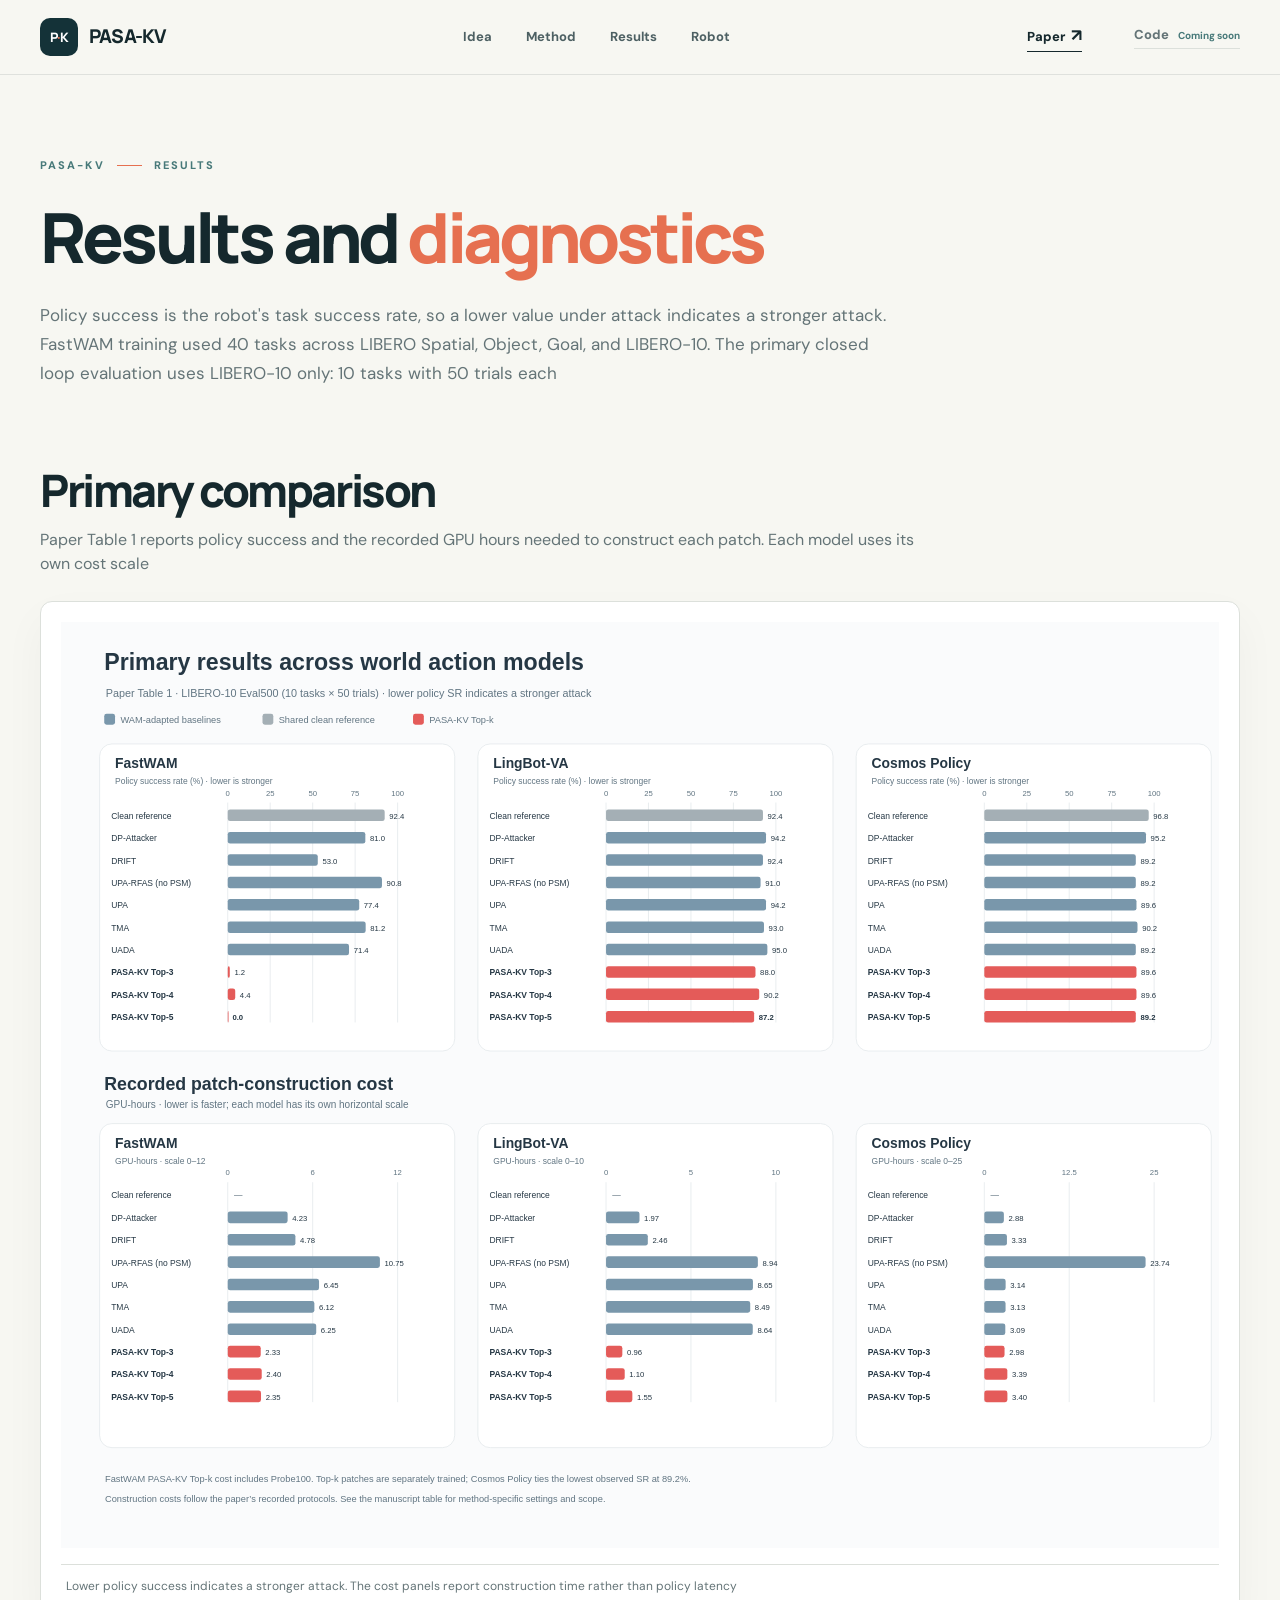
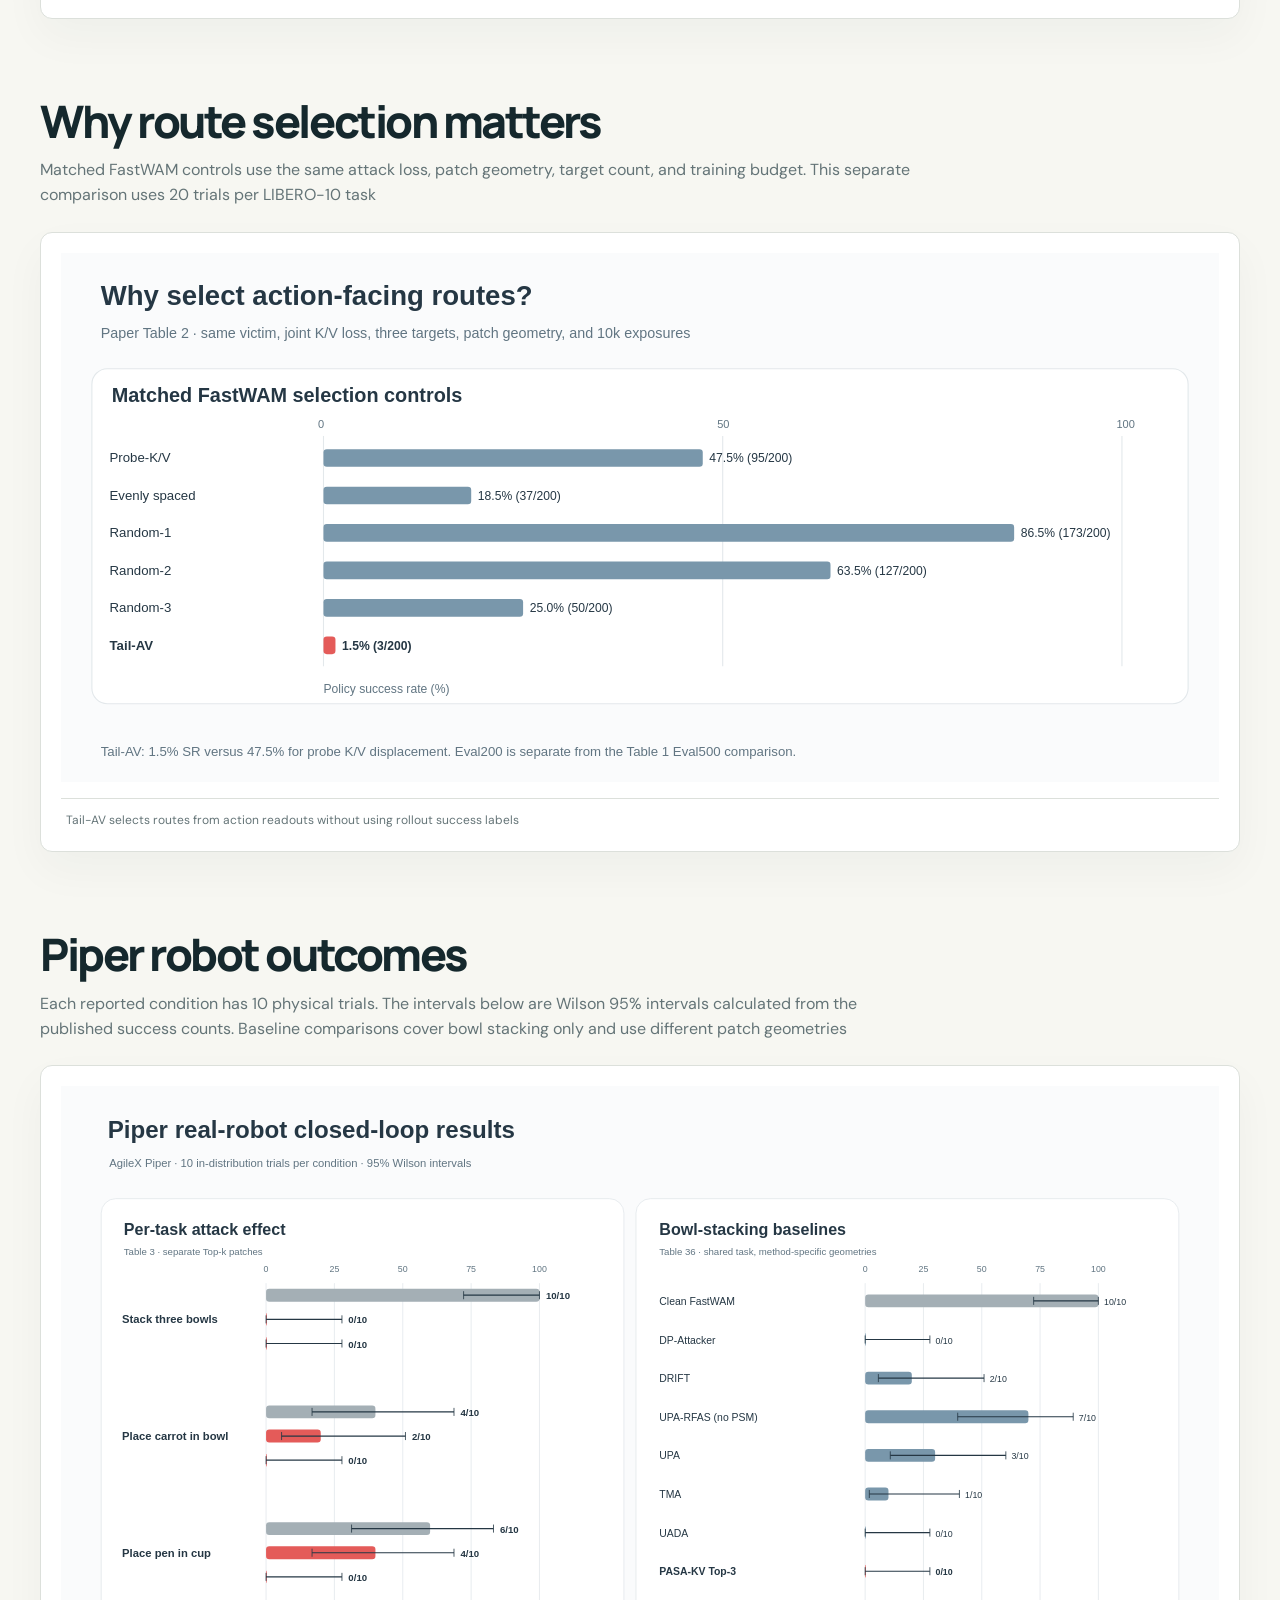
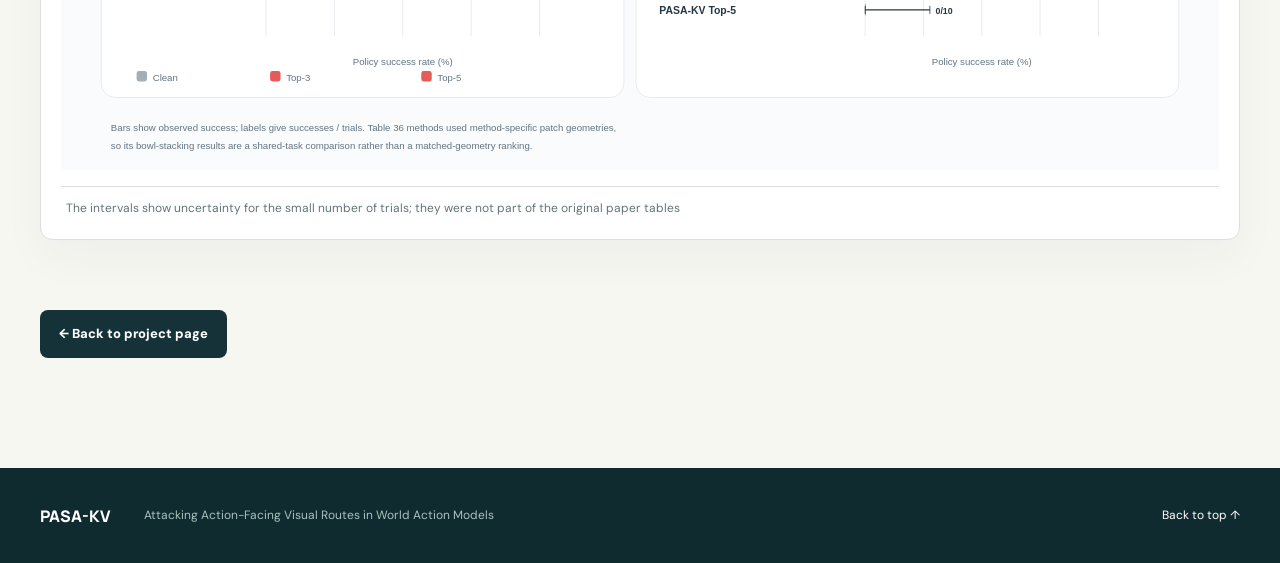
==== results.html @ 02bbcaba "Create standalone PASA-KV project page" ====
<!doctype html>
<html lang="en">
<head>
  <meta charset="utf-8">
  <meta name="viewport" content="width=device-width, initial-scale=1">
  <meta name="theme-color" content="#f7f7f2">
  <meta name="description" content="Detailed PASA-KV results across world action models and Piper robot tasks">
  <title>PASA-KV | Detailed results</title>
  <link rel="stylesheet" href="assets/site/site.css?v=20261014-6">
  <script defer src="assets/site/site.js"></script>
</head>
<body>
  <a class="skip-link" href="#main">Skip to content</a>
  <header class="site-header"><div class="container header-inner">
    <a class="wordmark" href="index.html#top" aria-label="PASA-KV home"><span class="wordmark-mark">P<span>·</span>K</span> PASA-KV</a>
    <nav class="nav" aria-label="Main navigation"><a href="index.html#idea">Idea</a><a href="index.html#method">Method</a><a href="index.html#results">Results</a><a href="index.html#robot">Robot</a></nav>
    <div class="header-links"><a class="header-code" href="index.html#top">Paper <span aria-hidden="true">↗</span></a><span class="header-code header-code-disabled" aria-label="Code coming soon">Code <small>Coming soon</small></span></div>
  </div></header>
  <main id="main" class="results-detail"><div class="container">
    <div class="section-kicker">PASA-KV <span></span> RESULTS</div>
    <h1>Results and <em>diagnostics</em></h1>
    <p class="results-intro">Policy success is the robot's task success rate, so a lower value under attack indicates a stronger attack. FastWAM training used 40 tasks across LIBERO Spatial, Object, Goal, and LIBERO-10. The primary closed loop evaluation uses LIBERO-10 only: 10 tasks with 50 trials each</p>
    <section class="results-detail-section" aria-labelledby="primary-title"><h2 id="primary-title">Primary comparison</h2><p>Paper Table 1 reports policy success and the recorded GPU hours needed to construct each patch. Each model uses its own cost scale</p><figure class="figure-panel"><img src="assets/figures/paper-main-results/table1_results.svg" alt="Policy success rates and recorded patch construction cost across FastWAM, LingBot-VA, and Cosmos Policy"><figcaption>Lower policy success indicates a stronger attack. The cost panels report construction time rather than policy latency</figcaption></figure></section>
    <section class="results-detail-section" aria-labelledby="selection-title"><h2 id="selection-title">Why route selection matters</h2><p>Matched FastWAM controls use the same attack loss, patch geometry, target count, and training budget. This separate comparison uses 20 trials per LIBERO-10 task</p><figure class="figure-panel"><img src="assets/figures/readme/selection_controls.svg" alt="Matched FastWAM route selection controls with Tail-AV at 1.5 percent policy success"><figcaption>Tail-AV selects routes from action readouts without using rollout success labels</figcaption></figure></section>
    <section class="results-detail-section" aria-labelledby="robot-title"><h2 id="robot-title">Piper robot outcomes</h2><p>Each reported condition has 10 physical trials. The intervals below are Wilson 95% intervals calculated from the published success counts. Baseline comparisons cover bowl stacking only and use different patch geometries</p><figure class="figure-panel"><img src="assets/figures/piper-real-robot/piper_results.svg" alt="Piper task success counts and Wilson intervals across three tasks and bowl stacking baselines"><figcaption>The intervals show uncertainty for the small number of trials; they were not part of the original paper tables</figcaption></figure></section>
    <p class="results-back"><a class="button button-dark" href="index.html#results">← Back to project page</a></p>
  </div></main>
  <footer class="footer"><div class="container footer-inner"><strong>PASA-KV</strong><span>Attacking Action-Facing Visual Routes in World Action Models</span><a href="index.html#top">Back to top ↑</a></div></footer>
</body>
</html>
---- assets/site/site.css ----
@import url('https://fonts.googleapis.com/css2?family=DM+Sans:wght@400;500;600;700&family=Manrope:wght@400;500;600;700;800&display=swap');
:root{--paper:#f7f7f2;--paper-2:#efeee7;--white:#fff;--ink:#15282d;--muted:#647477;--line:#dce0db;--coral:#e67050;--sage:#a7b8a4;--sea:#477979;--dark:#143238;scroll-behavior:smooth}
*{box-sizing:border-box}section[id]{scroll-margin-top:74px}body{margin:0;background:var(--paper);color:var(--ink);font-family:'DM Sans',system-ui,-apple-system,BlinkMacSystemFont,'Segoe UI',sans-serif;line-height:1.55;-webkit-font-smoothing:antialiased}h1,h2,h3,p,figure{margin:0}h1,h2,h3{font-family:Manrope,'DM Sans',sans-serif}h1,h2{letter-spacing:-.055em}h1 em,h2 em{font-style:normal;color:var(--coral)}a{color:inherit;text-decoration:none}a:focus-visible,button:focus-visible,video:focus-visible{outline:3px solid var(--coral);outline-offset:4px}img,video{display:block;max-width:100%}.container{width:min(1280px,calc(100% - 80px));margin-inline:auto}.skip-link{position:absolute;top:-60px;left:16px;z-index:100;background:var(--ink);color:#fff;padding:10px 15px}.skip-link:focus{top:10px}
.site-header{position:sticky;top:0;z-index:50;background:rgba(247,247,242,.94);backdrop-filter:blur(16px);border-bottom:1px solid rgba(21,40,45,.1)}.header-inner{height:74px;display:flex;align-items:center;justify-content:space-between;gap:30px}.wordmark{display:flex;align-items:center;gap:11px;font-family:Manrope,sans-serif;font-weight:800;letter-spacing:-.04em;font-size:19px;white-space:nowrap}.wordmark-mark{display:inline-flex;align-items:center;justify-content:center;background:var(--dark);color:#fff;width:38px;height:38px;border-radius:10px;font-size:13px;letter-spacing:-.08em}.wordmark-mark span{color:var(--coral)}.nav{display:flex;align-items:center;gap:34px;color:#4d6063;font-size:13px;font-weight:700}.nav a,.header-code,.footer a{transition:color .2s}.nav a:hover,.header-code:hover,.footer a:hover{color:var(--coral)}.header-code{font-size:13px;font-weight:800;border-bottom:1px solid var(--ink);padding-bottom:3px;white-space:nowrap}.header-code span{font-size:17px;margin-left:3px}
.header-links{display:flex;align-items:center;gap:52px;white-space:nowrap}
.hero{padding-top:65px}.hero-grid{display:grid;grid-template-columns:.86fr 1.14fr;gap:52px;align-items:center}.hero-copy{padding:30px 0 28px}.eyebrow,.section-kicker,.small-label{font-size:11px;letter-spacing:.19em;font-weight:800}.eyebrow{display:flex;gap:12px;align-items:center;color:var(--sea)}.eyebrow-line{height:1px;width:25px;background:var(--coral)}h1{font-size:clamp(48px,5.4vw,83px);line-height:1.06;font-weight:800;margin:26px 0 28px;max-width:630px}.hero-subtitle{font-size:18px;line-height:1.65;color:#58686c;max-width:560px}.hero-actions{display:flex;gap:12px;flex-wrap:wrap;margin-top:32px}.button{min-height:48px;padding:12px 19px;display:inline-flex;align-items:center;justify-content:space-between;gap:32px;border-radius:8px;font-size:13px;font-weight:800;transition:transform .2s,background .2s}.button:hover{transform:translateY(-3px)}.button-dark{background:var(--dark);color:#fff}.button-dark:hover{background:#24565a}.button-light{border:1px solid #bec8c3;background:#fff}.button-light:hover{background:#f3f6f3}.hero-note{margin-top:26px;color:#899390;font-size:12px}.hero-note span{padding-inline:7px}.hero-visual{height:570px;border-radius:14px;position:relative;overflow:hidden;background:#b8c0b9;isolation:isolate}.hero-visual>img{height:100%;width:100%;object-fit:cover;object-position:center;filter:saturate(.7) contrast(1.05)}.hero-visual:after{content:"";position:absolute;inset:0;background:linear-gradient(180deg,rgba(10,29,32,.27),transparent 35%,transparent 55%,rgba(10,29,32,.66));z-index:0}.hero-visual-top,.hero-visual-bottom{position:absolute;z-index:2;color:#fff}.hero-visual-top{top:25px;left:28px;display:flex;align-items:center;gap:9px;font-size:10px;font-weight:800;letter-spacing:.16em}.live-dot{width:7px;height:7px;background:#e78c70;border-radius:50%;box-shadow:0 0 0 5px rgba(230,112,80,.28)}.hero-visual-bottom{left:30px;right:30px;bottom:29px;display:flex;align-items:end;justify-content:space-between;gap:18px;font-size:15px;font-weight:700;line-height:1.4}.hero-visual-bottom>span:last-child{max-width:235px}.visual-index{font-size:12px;letter-spacing:.13em}.orb{position:absolute;border:1.4px solid rgba(240,245,238,.72);border-radius:50%;z-index:1;pointer-events:none}.orb-one{width:180px;height:180px;top:30%;right:20%;animation:floatA 7s ease-in-out infinite}.orb-two{width:290px;height:290px;top:20%;right:11%;border-color:rgba(230,112,80,.7);animation:floatB 9s ease-in-out infinite}.hero-bottom{display:flex;justify-content:space-between;gap:20px;padding:26px 0 30px;color:#84908e;font-size:12px;border-bottom:1px solid var(--line)}.hero-bottom a{color:var(--ink);font-weight:700}.hero-bottom a span{margin-left:8px}
.section{padding:105px 0}.section-head{max-width:850px;margin-bottom:36px}.section-kicker{color:var(--sea);display:flex;align-items:center;gap:12px;margin-bottom:23px}.section-kicker span{width:25px;height:1px;background:var(--coral)}h2{font-size:clamp(35px,4.25vw,58px);line-height:1.15;font-weight:800}.section-head>p,.section-head-inline>p{font-size:16px;color:var(--muted);line-height:1.65;margin-top:20px;max-width:680px}.section-head-inline{max-width:none;display:flex;align-items:end;justify-content:space-between;gap:50px}.section-head-inline>p{width:330px;margin-bottom:4px}.idea-section{background:#fff}.idea-grid{display:grid;grid-template-columns:repeat(3,1fr);gap:16px}.idea-card{background:var(--paper);border:1px solid var(--line);border-radius:12px;padding:30px;min-height:286px;display:flex;flex-direction:column}.idea-card-accent{background:#eaf0e8}.idea-icon{width:59px;height:59px;position:relative;margin-bottom:23px}.idea-icon span{display:block;position:absolute;border-radius:4px;background:#bfcec0;width:20px;height:20px}.idea-icon span:nth-child(1){top:6px;left:3px}.idea-icon span:nth-child(2){top:20px;left:25px;background:var(--sea)}.idea-icon span:nth-child(3){top:39px;left:8px;background:var(--coral)}.icon-content span{width:16px;height:33px}.icon-content span:nth-child(2){left:20px;top:8px}.icon-content span:nth-child(3){left:39px;top:6px}.icon-action span{border-radius:50%;width:19px;height:19px}.icon-action span:nth-child(1){top:5px;left:5px}.icon-action span:nth-child(2){top:31px;left:35px}.icon-action span:nth-child(3){top:37px;left:8px}.idea-number{font-size:10px;letter-spacing:.16em;color:var(--sea);font-weight:800}.idea-card h3{font-size:20px;letter-spacing:-.04em;margin:9px 0 9px;line-height:1.3}.idea-card p{font-size:14px;color:#617173;line-height:1.6}
.method-section{background:var(--paper)}.figure-panel{background:#fff;border:1px solid var(--line);border-radius:12px;padding:20px;box-shadow:0 18px 44px rgba(25,51,55,.04)}.figure-panel img{width:100%;height:auto}.figure-panel figcaption{border-top:1px solid var(--line);padding:14px 5px 1px;margin-top:16px;font-size:12px;color:var(--muted);line-height:1.6}.figure-scroll{overflow-x:auto}.figure-scroll img{min-width:800px}
.results-section{background:#e9eee9}.metric-row{display:grid;grid-template-columns:1.3fr .7fr;gap:14px}.metric-feature,.metric-side{padding:32px;border-radius:12px;min-height:270px}.metric-feature{background:var(--dark);color:#fff}.metric-side{background:#fff}.metric-eyebrow{font-size:10px;letter-spacing:.17em;font-weight:800;color:#94bcb4}.metric-side .metric-eyebrow{color:var(--sea)}.metric-comparison{display:flex;align-items:center;gap:27px;margin-top:13px}.metric-comparison>div{display:flex;flex-direction:column}.metric-comparison strong{font:800 clamp(45px,5vw,72px)/1.15 Manrope,sans-serif;letter-spacing:-.08em}.metric-comparison strong span{font-size:.45em;letter-spacing:-.03em}.metric-comparison>div:last-child strong{color:#f49b7d}.metric-comparison small{font-size:11px;color:#b5ccc8}.metric-arrow{font-size:30px;color:#9fc6bc}.metric-feature p{font-size:12px;color:#c3d2cf;max-width:460px;margin-top:17px}.side-stat{display:flex;align-items:baseline;gap:13px;margin-top:15px}.side-stat strong{font:800 34px Manrope,sans-serif;letter-spacing:-.07em;color:var(--coral)}.side-stat span{font-size:12px;color:#657575}.side-stat.muted strong{color:var(--sea)}.side-rule{height:1px;background:var(--line);margin:10px 0}.metric-side p{font-size:11px;color:var(--muted);margin-top:14px}.chart-panel{margin-top:16px}.chart-panel a{font-weight:800;color:var(--sea);white-space:nowrap}.chart-panel a:hover{text-decoration:underline}
.robot-section{background:#fff}.video-grid{display:grid;grid-template-columns:1fr 1fr;gap:16px}.video-card{background:var(--paper);border:1px solid var(--line);border-radius:12px;overflow:hidden}.video-topline{display:flex;align-items:center;gap:9px;padding:16px 20px}.video-status{width:8px;height:8px;border-radius:50%;background:var(--sea)}.attack-status{background:var(--coral)}.video-topline strong{font:800 15px Manrope,sans-serif;letter-spacing:-.03em}.video-topline>span:last-child{margin-left:auto;font-size:10px;color:var(--muted);font-weight:800;letter-spacing:.1em}.video-card video{width:100%;aspect-ratio:16/9;object-fit:cover;background:#d9dfda}.video-card figcaption{padding:14px 20px;color:var(--muted);font-size:12px}.video-footnote{font-size:12px;color:var(--muted);margin-top:16px;max-width:850px}.robot-evidence{display:grid;grid-template-columns:.34fr .66fr;gap:35px;align-items:center;background:#f1f4f0;border-radius:14px;margin-top:52px;padding:35px}.small-label{color:var(--sea)}.robot-evidence h3{font-size:clamp(25px,2.7vw,37px);letter-spacing:-.05em;line-height:1.15;margin:17px 0}.robot-evidence p,.robot-evidence figcaption{font-size:12px;color:var(--muted);line-height:1.6}.robot-evidence figure{background:#fff;border:1px solid var(--line);border-radius:9px;padding:10px}.robot-evidence img{width:100%;height:auto}.robot-evidence figcaption{padding:8px 5px 2px}
.closing-section{background:#17363b;color:#fff;overflow:hidden}.closing-grid{display:grid;grid-template-columns:1fr .75fr;gap:50px;align-items:center}.closing-section .section-kicker{color:#a9c8c0}.closing-section h2{font-size:clamp(39px,4.5vw,62px)}.closing-section p{color:#a8c3c0;max-width:590px;font-size:15px;margin-top:24px;line-height:1.7}.closing-actions{display:flex;align-items:center;gap:25px;flex-wrap:wrap;margin-top:30px}.button-coral{background:var(--coral);color:#17363b}.button-coral:hover{background:#f29b7d}.text-link{font-size:12px;font-weight:800;border-bottom:1px solid #abc8c3;padding-bottom:3px}.closing-art{width:400px;height:340px;position:relative;justify-self:center}.art-core{position:absolute;width:160px;height:160px;left:120px;top:90px;border-radius:50%;background:var(--coral);display:grid;place-items:center;color:#17363b;font:800 32px Manrope,sans-serif;box-shadow:0 0 0 30px rgba(230,112,80,.11)}.art-route{position:absolute;border:1px solid #6d9893;border-radius:50%;inset:15px 45px;transform:rotate(-28deg)}.art-two{inset:40px 10px;transform:rotate(29deg);border-color:#587d7d}.art-three{inset:0 80px;transform:rotate(75deg);border-color:#e67050}.footer{background:#102b30;color:#aac1be}.footer-inner{min-height:95px;display:flex;align-items:center;gap:20px;font-size:12px}.footer strong{color:#fff;font:800 16px Manrope,sans-serif;margin-right:14px}.footer a{margin-left:auto;color:#fff}
.reveal{opacity:0;transform:translateY(22px);transition:opacity .7s ease,transform .7s ease}.reveal.is-visible{opacity:1;transform:none}.idea-grid .idea-card:nth-child(2),.video-grid .video-card:nth-child(2){transition-delay:.1s}.idea-grid .idea-card:nth-child(3){transition-delay:.2s}@keyframes floatA{50%{transform:translate(-10px,10px)}}@keyframes floatB{50%{transform:translate(8px,-14px)}}
@media(max-width:950px){.container{width:min(100% - 44px,1280px)}.hero-grid{gap:30px;grid-template-columns:1fr 1fr}.hero-visual{height:490px}h1{font-size:clamp(44px,5vw,60px)}.metric-comparison{gap:15px}.metric-comparison strong{font-size:50px}.robot-evidence{grid-template-columns:1fr}.closing-art{width:280px;height:260px}.art-core{left:75px;top:55px;width:130px;height:130px}.closing-art .art-route{inset:5px 20px}.closing-art .art-two{inset:25px 0}.closing-art .art-three{inset:0 50px}}
@media(max-width:700px){.container{width:calc(100% - 32px)}.header-inner{height:auto;min-height:63px;flex-wrap:wrap;gap:0;padding:10px 0}.wordmark{font-size:16px}.wordmark-mark{width:34px;height:34px}.header-code{font-size:12px}.nav{order:3;width:100%;justify-content:space-between;gap:8px;padding:10px 0 0;font-size:11px}.hero{padding-top:28px}.hero-grid{grid-template-columns:1fr;gap:24px}.hero-copy{padding:16px 0 0}.hero h1{font-size:clamp(45px,12vw,64px);margin:18px 0}.hero-subtitle{font-size:15px}.hero-actions{margin-top:23px}.button{font-size:12px;padding:11px 14px;gap:15px}.hero-note{font-size:11px}.hero-visual{height:380px}.hero-bottom{font-size:11px}.hero-bottom>span{max-width:220px}.section{padding:72px 0}.section-head-inline{display:block}.section-head-inline>p{width:auto}.idea-grid,.video-grid,.metric-row,.closing-grid{grid-template-columns:1fr}.idea-card{min-height:0}.idea-card h3{font-size:18px}.figure-panel{padding:10px}.figure-scroll img{min-width:730px}.metric-feature,.metric-side{padding:25px;min-height:0}.metric-comparison strong{font-size:clamp(43px,12vw,60px)}.robot-evidence{padding:17px;gap:20px}.closing-art{display:none}.closing-actions{gap:20px}.footer-inner{min-height:0;padding:25px 0;flex-wrap:wrap}.footer-inner span{width:100%;order:3}.footer a{margin-left:auto}}
@media(max-width:410px){.hero-visual{height:300px}.hero-visual-bottom{font-size:12px}.metric-comparison{gap:10px}.metric-arrow{font-size:22px}.metric-comparison strong{font-size:42px}.button{width:100%}.hero-actions{gap:8px}}
@media(max-width:700px){.header-links{gap:22px}}
@media(prefers-reduced-motion:reduce){:root{scroll-behavior:auto}.reveal{opacity:1;transform:none;transition:none}.orb{animation:none}.button{transition:none}}

/* Project page release: affiliations and a non-interactive code placeholder. */
.header-code-disabled{border-color:var(--line);color:var(--muted);cursor:default}
.header-code-disabled small{font-size:10px;font-weight:700;margin-left:6px;color:var(--sea)}
.button-disabled,.button-disabled:hover{color:var(--muted);background:#eef1ec;border-color:var(--line);transform:none;cursor:default}
.button-disabled small{font-size:11px;color:var(--sea)}
.text-link-disabled{color:#a8c3c0;border-color:#63817f;cursor:default}
.affiliation-strip{background:#fff;border-bottom:1px solid var(--line);padding:26px 0 34px}
.affiliation-label{text-align:center;font-size:10px;font-weight:800;letter-spacing:.18em;text-transform:uppercase;color:var(--sea);margin-bottom:19px}
.institution-logos{display:grid;grid-template-columns:repeat(5,minmax(0,1fr));align-items:center;justify-items:center;gap:20px}
.institution-logos img{width:100%;max-width:170px;height:62px;object-fit:contain}
.institution-logos img:nth-child(3){max-width:150px}
.institution-logos img:nth-child(4){transform:scale(1.5)}
@media(max-width:700px){.header-code-disabled small{display:block;margin:0;font-size:9px}.institution-logos{grid-template-columns:repeat(2,minmax(0,1fr));gap:20px 12px}.institution-logos img{max-width:150px;height:54px}.institution-logos img:last-child{grid-column:1/-1}.affiliation-strip{padding:28px 0}}
.results-detail{padding:82px 0 110px}.results-detail h1{max-width:none}.results-intro{max-width:850px;color:var(--muted);font-size:17px;line-height:1.7}.results-detail-section{padding-top:76px}.results-detail-section h2{font-size:clamp(30px,3.5vw,45px)}.results-detail-section>p{max-width:880px;color:var(--muted);margin:12px 0 24px}.results-detail-section .figure-panel{background:#fff}.results-detail-section .figure-panel img{width:100%;height:auto}.results-detail-section figcaption{font-size:12px;color:var(--muted);padding-top:12px}.results-back{margin-top:70px}
@media(max-width:700px){.results-detail{padding:52px 0 80px}.results-detail-section{padding-top:55px}.results-intro{font-size:15px}}
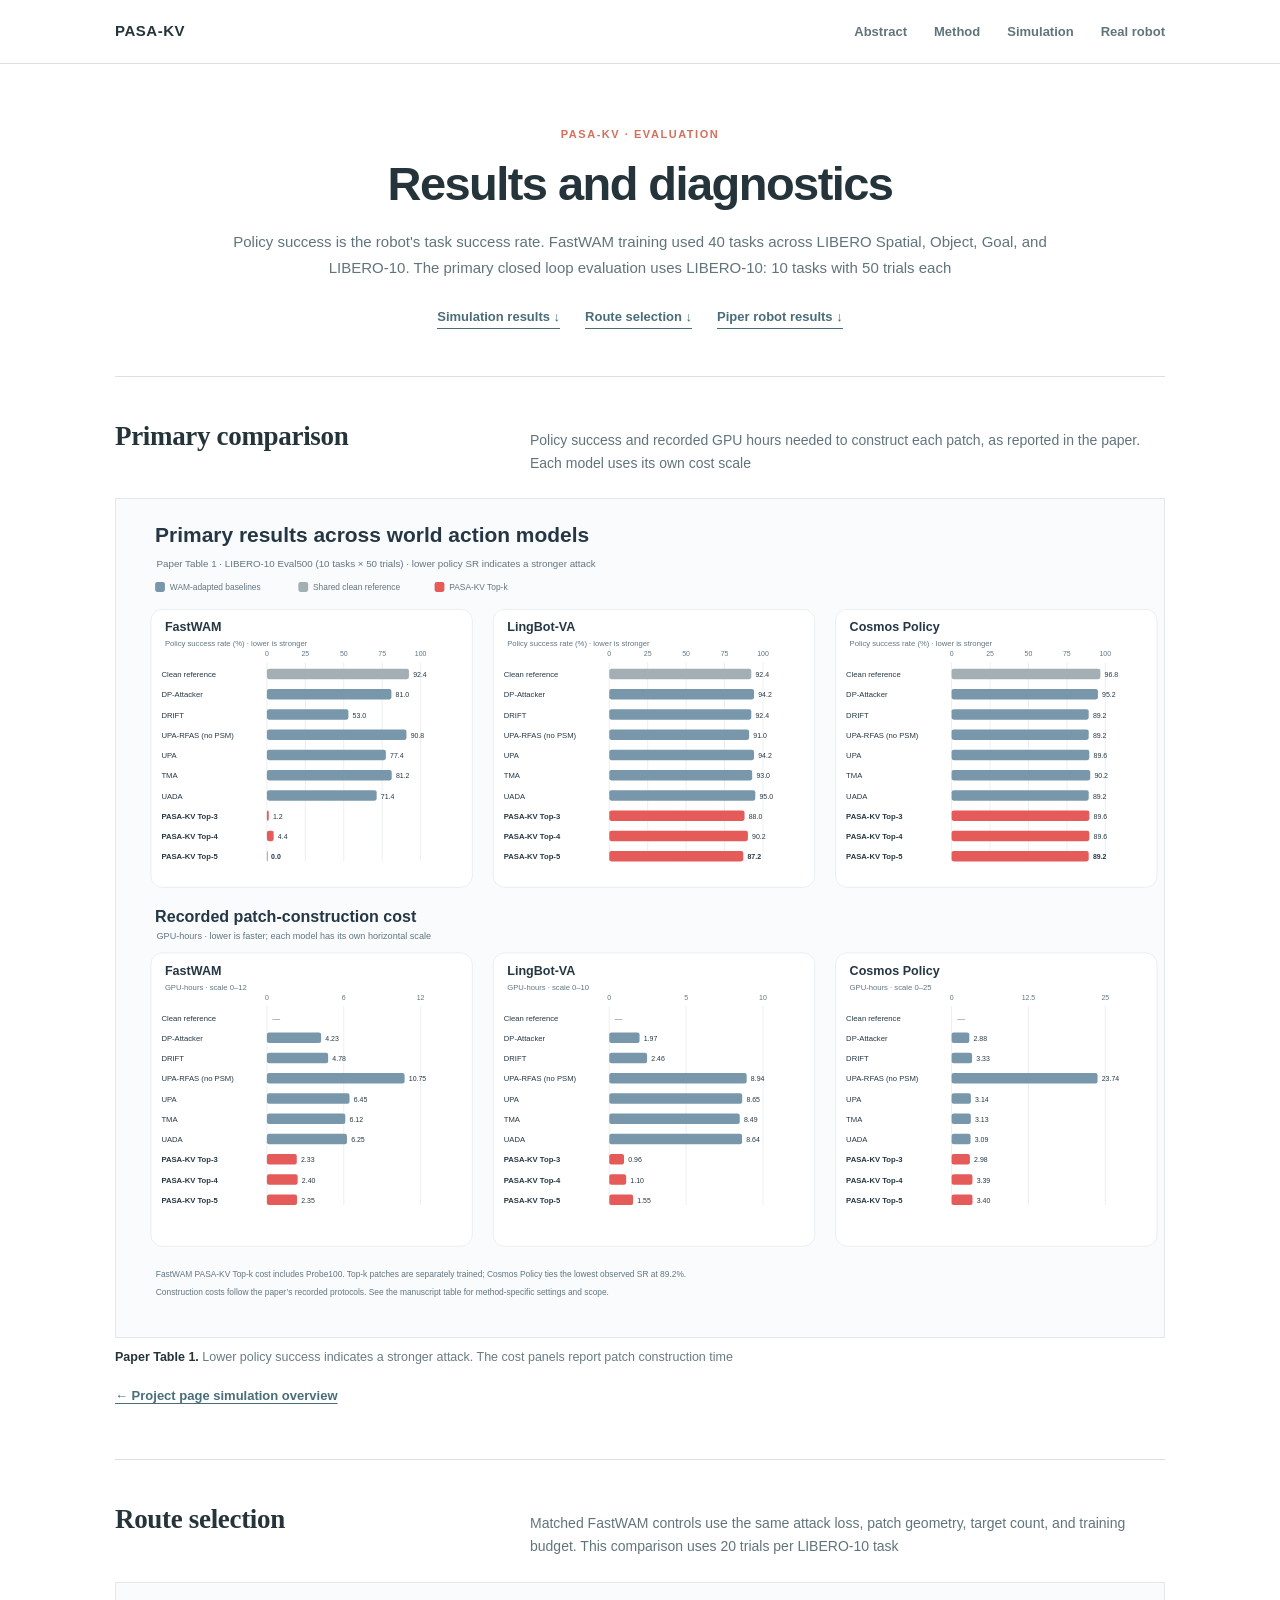
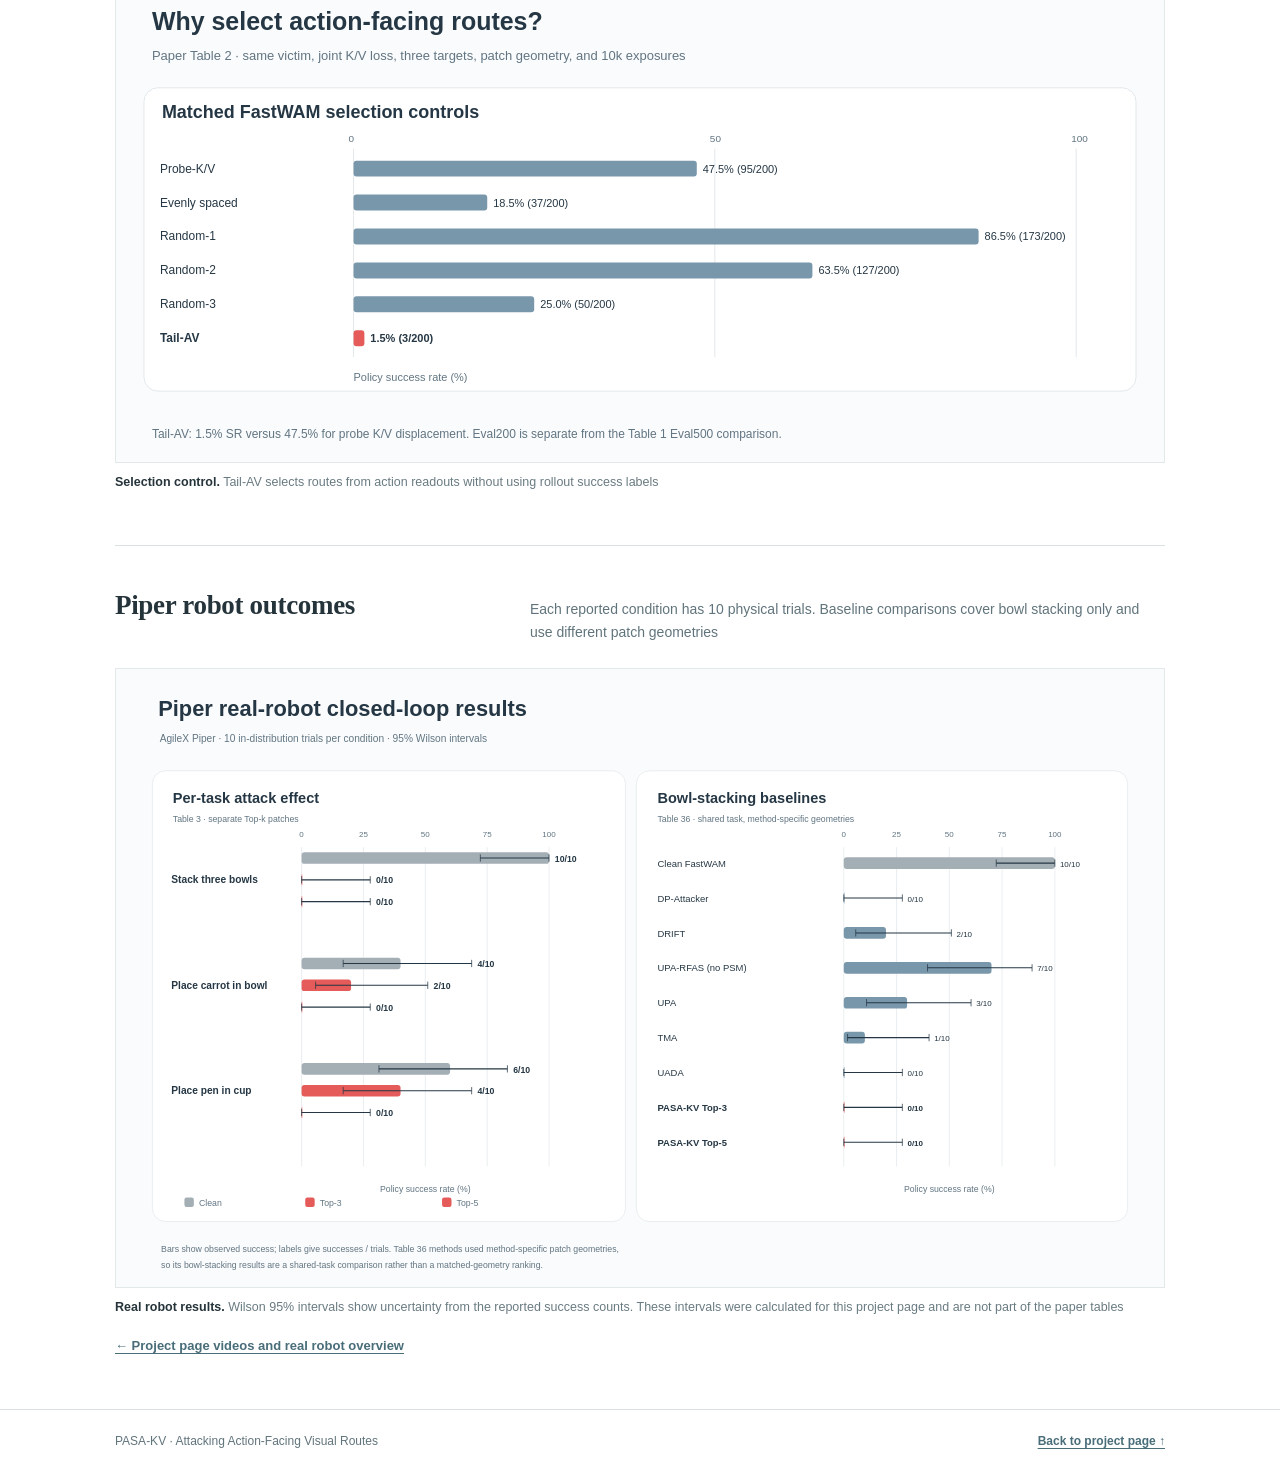
==== commit 268c0c11: "Adopt academic design across project pages" ====
--- a/results.html
+++ b/results.html
@@ -3,28 +3,59 @@
 <head>
   <meta charset="utf-8">
   <meta name="viewport" content="width=device-width, initial-scale=1">
-  <meta name="theme-color" content="#f7f7f2">
-  <meta name="description" content="Detailed PASA-KV results across world action models and Piper robot tasks">
+  <meta name="theme-color" content="#ffffff">
+  <meta name="description" content="Detailed PASA-KV simulation and Piper robot results">
   <title>PASA-KV | Detailed results</title>
-  <link rel="stylesheet" href="assets/site/site.css?v=20261014-6">
-  <script defer src="assets/site/site.js"></script>
+  <link rel="stylesheet" href="academic.css?v=20261015-academic">
 </head>
-<body>
+<body id="top">
   <a class="skip-link" href="#main">Skip to content</a>
-  <header class="site-header"><div class="container header-inner">
-    <a class="wordmark" href="index.html#top" aria-label="PASA-KV home"><span class="wordmark-mark">P<span>·</span>K</span> PASA-KV</a>
-    <nav class="nav" aria-label="Main navigation"><a href="index.html#idea">Idea</a><a href="index.html#method">Method</a><a href="index.html#results">Results</a><a href="index.html#robot">Robot</a></nav>
-    <div class="header-links"><a class="header-code" href="index.html#top">Paper <span aria-hidden="true">↗</span></a><span class="header-code header-code-disabled" aria-label="Code coming soon">Code <small>Coming soon</small></span></div>
-  </div></header>
-  <main id="main" class="results-detail"><div class="container">
-    <div class="section-kicker">PASA-KV <span></span> RESULTS</div>
-    <h1>Results and <em>diagnostics</em></h1>
-    <p class="results-intro">Policy success is the robot's task success rate, so a lower value under attack indicates a stronger attack. FastWAM training used 40 tasks across LIBERO Spatial, Object, Goal, and LIBERO-10. The primary closed loop evaluation uses LIBERO-10 only: 10 tasks with 50 trials each</p>
-    <section class="results-detail-section" aria-labelledby="primary-title"><h2 id="primary-title">Primary comparison</h2><p>Paper Table 1 reports policy success and the recorded GPU hours needed to construct each patch. Each model uses its own cost scale</p><figure class="figure-panel"><img src="assets/figures/paper-main-results/table1_results.svg" alt="Policy success rates and recorded patch construction cost across FastWAM, LingBot-VA, and Cosmos Policy"><figcaption>Lower policy success indicates a stronger attack. The cost panels report construction time rather than policy latency</figcaption></figure></section>
-    <section class="results-detail-section" aria-labelledby="selection-title"><h2 id="selection-title">Why route selection matters</h2><p>Matched FastWAM controls use the same attack loss, patch geometry, target count, and training budget. This separate comparison uses 20 trials per LIBERO-10 task</p><figure class="figure-panel"><img src="assets/figures/readme/selection_controls.svg" alt="Matched FastWAM route selection controls with Tail-AV at 1.5 percent policy success"><figcaption>Tail-AV selects routes from action readouts without using rollout success labels</figcaption></figure></section>
-    <section class="results-detail-section" aria-labelledby="robot-title"><h2 id="robot-title">Piper robot outcomes</h2><p>Each reported condition has 10 physical trials. The intervals below are Wilson 95% intervals calculated from the published success counts. Baseline comparisons cover bowl stacking only and use different patch geometries</p><figure class="figure-panel"><img src="assets/figures/piper-real-robot/piper_results.svg" alt="Piper task success counts and Wilson intervals across three tasks and bowl stacking baselines"><figcaption>The intervals show uncertainty for the small number of trials; they were not part of the original paper tables</figcaption></figure></section>
-    <p class="results-back"><a class="button button-dark" href="index.html#results">← Back to project page</a></p>
-  </div></main>
-  <footer class="footer"><div class="container footer-inner"><strong>PASA-KV</strong><span>Attacking Action-Facing Visual Routes in World Action Models</span><a href="index.html#top">Back to top ↑</a></div></footer>
+  <header class="site-header">
+    <div class="wrap header-content">
+      <a class="brand" href="index.html#top">PASA-KV</a>
+      <nav aria-label="Page sections">
+        <a href="index.html#abstract">Abstract</a>
+        <a href="index.html#method">Method</a>
+        <a href="#simulation">Simulation</a>
+        <a href="#piper">Real robot</a>
+      </nav>
+    </div>
+  </header>
+
+  <main id="main" class="wrap detail-page">
+    <div class="detail-heading">
+      <p class="field-label">PASA-KV · Evaluation</p>
+      <h1>Results and diagnostics</h1>
+      <p>Policy success is the robot's task success rate. FastWAM training used 40 tasks across LIBERO Spatial, Object, Goal, and LIBERO-10. The primary closed loop evaluation uses LIBERO-10: 10 tasks with 50 trials each</p>
+      <div class="detail-jumps"><a href="#simulation">Simulation results ↓</a><a href="#selection">Route selection ↓</a><a href="#piper">Piper robot results ↓</a></div>
+    </div>
+
+    <section class="content-section detail-section" id="simulation" aria-labelledby="primary-title">
+      <div class="section-heading"><h2 id="primary-title">Primary comparison</h2><p>Policy success and recorded GPU hours needed to construct each patch, as reported in the paper. Each model uses its own cost scale</p></div>
+      <figure class="paper-figure">
+        <img src="assets/figures/paper-main-results/table1_results.svg" width="1500" height="1200" alt="Policy success rates and recorded patch construction cost across FastWAM, LingBot-VA, and Cosmos Policy" loading="lazy">
+        <figcaption><strong>Paper Table 1.</strong> Lower policy success indicates a stronger attack. The cost panels report patch construction time</figcaption>
+      </figure>
+      <p class="minor-link"><a href="index.html#results">← Project page simulation overview</a></p>
+    </section>
+
+    <section class="content-section detail-section" id="selection" aria-labelledby="selection-title">
+      <div class="section-heading"><h2 id="selection-title">Route selection</h2><p>Matched FastWAM controls use the same attack loss, patch geometry, target count, and training budget. This comparison uses 20 trials per LIBERO-10 task</p></div>
+      <figure class="paper-figure">
+        <img src="assets/figures/readme/selection_controls.svg" width="1050" height="480" alt="Matched FastWAM route selection controls with Tail-AV at 1.5 percent policy success" loading="lazy">
+        <figcaption><strong>Selection control.</strong> Tail-AV selects routes from action readouts without using rollout success labels</figcaption>
+      </figure>
+    </section>
+
+    <section class="content-section detail-section" id="piper" aria-labelledby="robot-title">
+      <div class="section-heading"><h2 id="robot-title">Piper robot outcomes</h2><p>Each reported condition has 10 physical trials. Baseline comparisons cover bowl stacking only and use different patch geometries</p></div>
+      <figure class="paper-figure">
+        <img src="assets/figures/piper-real-robot/piper_results.svg" width="1440" height="850" alt="Piper task success counts and Wilson intervals across three tasks and bowl stacking baselines" loading="lazy">
+        <figcaption><strong>Real robot results.</strong> Wilson 95% intervals show uncertainty from the reported success counts. These intervals were calculated for this project page and are not part of the paper tables</figcaption>
+      </figure>
+      <p class="minor-link"><a href="index.html#robot">← Project page videos and real robot overview</a></p>
+    </section>
+  </main>
+  <footer class="site-footer"><div class="wrap"><span>PASA-KV · Attacking Action-Facing Visual Routes</span><a href="index.html#top">Back to project page ↑</a></div></footer>
 </body>
 </html>
--- a/academic.css
+++ b/academic.css
@@ -0,0 +1,43 @@
+:root{--ink:#25343a;--muted:#61747c;--blue:#496d79;--accent:#d46f5e;--line:#d9e1e3;--wash:#f5f7f7}
+*{box-sizing:border-box}
+html{scroll-behavior:auto}
+body{margin:0;background:#fff;color:var(--ink);font-family:Arial,Helvetica,sans-serif;font-size:16px;line-height:1.65;-webkit-font-smoothing:antialiased}
+a{color:var(--blue);text-underline-offset:3px}
+a:hover{color:var(--accent)}
+img{max-width:100%}
+.wrap{width:min(100% - 48px,1050px);margin-inline:auto}
+.skip-link{position:absolute;top:-100px;left:16px;background:#fff;padding:8px 12px;z-index:20}.skip-link:focus{top:12px}
+.site-header{border-bottom:1px solid var(--line);background:#fff}
+.header-content{min-height:63px;display:flex;align-items:center;justify-content:space-between;gap:24px}
+.brand{font-size:15px;font-weight:750;letter-spacing:.035em;color:var(--ink);text-decoration:none}
+.site-header nav{display:flex;gap:27px;flex-wrap:wrap}
+.site-header nav a{font-size:13px;font-weight:600;text-decoration:none;color:var(--muted)}
+.site-header nav a:hover{color:var(--accent)}
+.paper-heading{text-align:center;padding:63px 0 37px}
+.field-label{margin:0 0 14px;color:var(--accent);font-size:11px;font-weight:700;letter-spacing:.14em;text-transform:uppercase}
+h1{font-size:clamp(34px,4.2vw,52px);line-height:1.16;letter-spacing:-.033em;margin:0 auto 16px;max-width:900px;font-weight:750}
+.paper-subtitle{font-size:17px;line-height:1.6;color:var(--muted);max-width:780px;margin:0 auto 25px}
+.authors{max-width:940px;margin:0 auto 11px;font-size:16px;line-height:1.85;font-weight:600}
+.authors span{white-space:nowrap}.authors a{color:var(--blue)}sup{font-size:.68em;vertical-align:super;margin-left:1px}
+.affiliations{display:flex;justify-content:center;column-gap:18px;row-gap:0;flex-wrap:wrap;color:var(--muted);font-size:12.5px;max-width:950px;margin:auto;line-height:1.8}
+.affiliations span{white-space:nowrap}.author-notes{font-size:12px;color:var(--muted);margin:5px 0 20px}
+.paper-links{display:flex;justify-content:center;gap:9px;flex-wrap:wrap;margin:0 0 25px}
+.paper-link{display:inline-flex;align-items:center;gap:9px;min-width:91px;justify-content:center;padding:7px 15px;border:1px solid #bccbd0;border-radius:4px;color:var(--ink);font-size:13px;font-weight:700;text-decoration:none;line-height:1.4}
+.paper-link:hover{border-color:var(--accent)}.paper-link.unavailable{color:#718087;background:var(--wash);border-color:var(--line);cursor:default}.paper-link small{font-size:10px;font-weight:500}
+.institution-logos{display:flex;align-items:center;justify-content:center;gap:28px;flex-wrap:wrap;min-height:43px}.institution-logos img{max-height:30px;max-width:135px;width:auto;object-fit:contain}
+.content-section{padding:42px 0 53px;border-top:1px solid var(--line);scroll-margin-top:16px}
+.content-section h2{font-family:Georgia,'Times New Roman',serif;font-size:27px;line-height:1.28;margin:0 0 14px;letter-spacing:-.012em;font-weight:700}
+.abstract-section h2{text-align:center}
+.abstract-section p{font-size:16.5px;line-height:1.8;max-width:790px;margin-inline:auto;text-align:center}
+.section-heading{display:flex;justify-content:space-between;align-items:baseline;gap:32px;margin-bottom:23px}
+.section-heading h2{flex:0 0 auto;margin:0}.section-heading p{max-width:635px;margin:0;color:var(--muted);font-size:14px;line-height:1.65}
+figure{margin:0}.paper-figure{background:#fff}.paper-figure>img{display:block;width:100%;height:auto;border:1px solid #e3e8e9}.method-figure>img{border:0}
+figcaption{font-size:12.5px;color:#697b82;line-height:1.58;margin-top:10px;text-align:left}figcaption strong{color:var(--ink)}
+.finding-grid{display:grid;grid-template-columns:1fr 1fr;gap:32px;margin-top:25px;border-top:1px solid var(--line);border-bottom:1px solid var(--line);padding:10px 0}
+.finding-grid p{font-size:13px;line-height:1.65;margin:6px 0;color:#53656c}.finding-grid span{display:block;font-weight:700;color:var(--ink);letter-spacing:.025em;margin-bottom:3px}
+.minor-link{font-size:13px;margin:17px 0 0}.minor-link a{font-weight:600}
+.videos{display:grid;grid-template-columns:1fr 1fr;gap:25px}.video-figure{min-width:0}.video-figure video{display:block;width:100%;aspect-ratio:16/9;object-fit:cover;background:#d7ddde;border:1px solid var(--line);border-radius:2px}.video-figure figcaption{display:flex;flex-wrap:wrap;gap:4px}.video-figure figcaption a{margin-left:auto}
+.robot-results{margin-top:36px}.robot-results img{max-height:480px;object-fit:contain}
+.site-footer{border-top:1px solid var(--line);padding:22px 0;color:var(--muted);font-size:12px}.site-footer .wrap{display:flex;justify-content:space-between;gap:20px}.site-footer a{font-weight:600}
+.detail-heading{text-align:center;padding:61px 0 47px}.detail-heading h1{font-size:clamp(34px,4vw,47px);margin-bottom:17px}.detail-heading>p:not(.field-label){color:var(--muted);max-width:830px;margin:0 auto;line-height:1.75;font-size:15px}.detail-jumps{display:flex;justify-content:center;flex-wrap:wrap;gap:25px;margin-top:25px;font-size:13px;font-weight:600}.detail-jumps a{text-decoration:none;border-bottom:1px solid currentColor}.detail-section{scroll-margin-top:20px}.detail-section .paper-figure img{background:#fafbfc}
+@media(max-width:700px){.wrap{width:min(100% - 32px,1050px)}.header-content{align-items:flex-start;flex-direction:column;gap:5px;padding:13px 0}.site-header nav{gap:16px}.paper-heading{padding:39px 0 31px}.desktop-break{display:none}h1{font-size:34px}.paper-subtitle{font-size:15px}.authors{font-size:14px}.affiliations{font-size:11px;gap:0 12px}.affiliations span{white-space:normal}.institution-logos{gap:15px}.institution-logos img{max-height:24px;max-width:95px}.content-section{padding:34px 0 40px}.section-heading{display:block;margin-bottom:18px}.section-heading h2{margin-bottom:8px}.finding-grid,.videos{grid-template-columns:1fr;gap:8px}.finding-grid p{margin:8px 0}.video-figure{margin-bottom:15px}.detail-heading{padding:39px 0 34px}.detail-jumps{gap:12px 20px}.site-footer .wrap{display:block}.site-footer a{display:block;margin-top:8px}}
